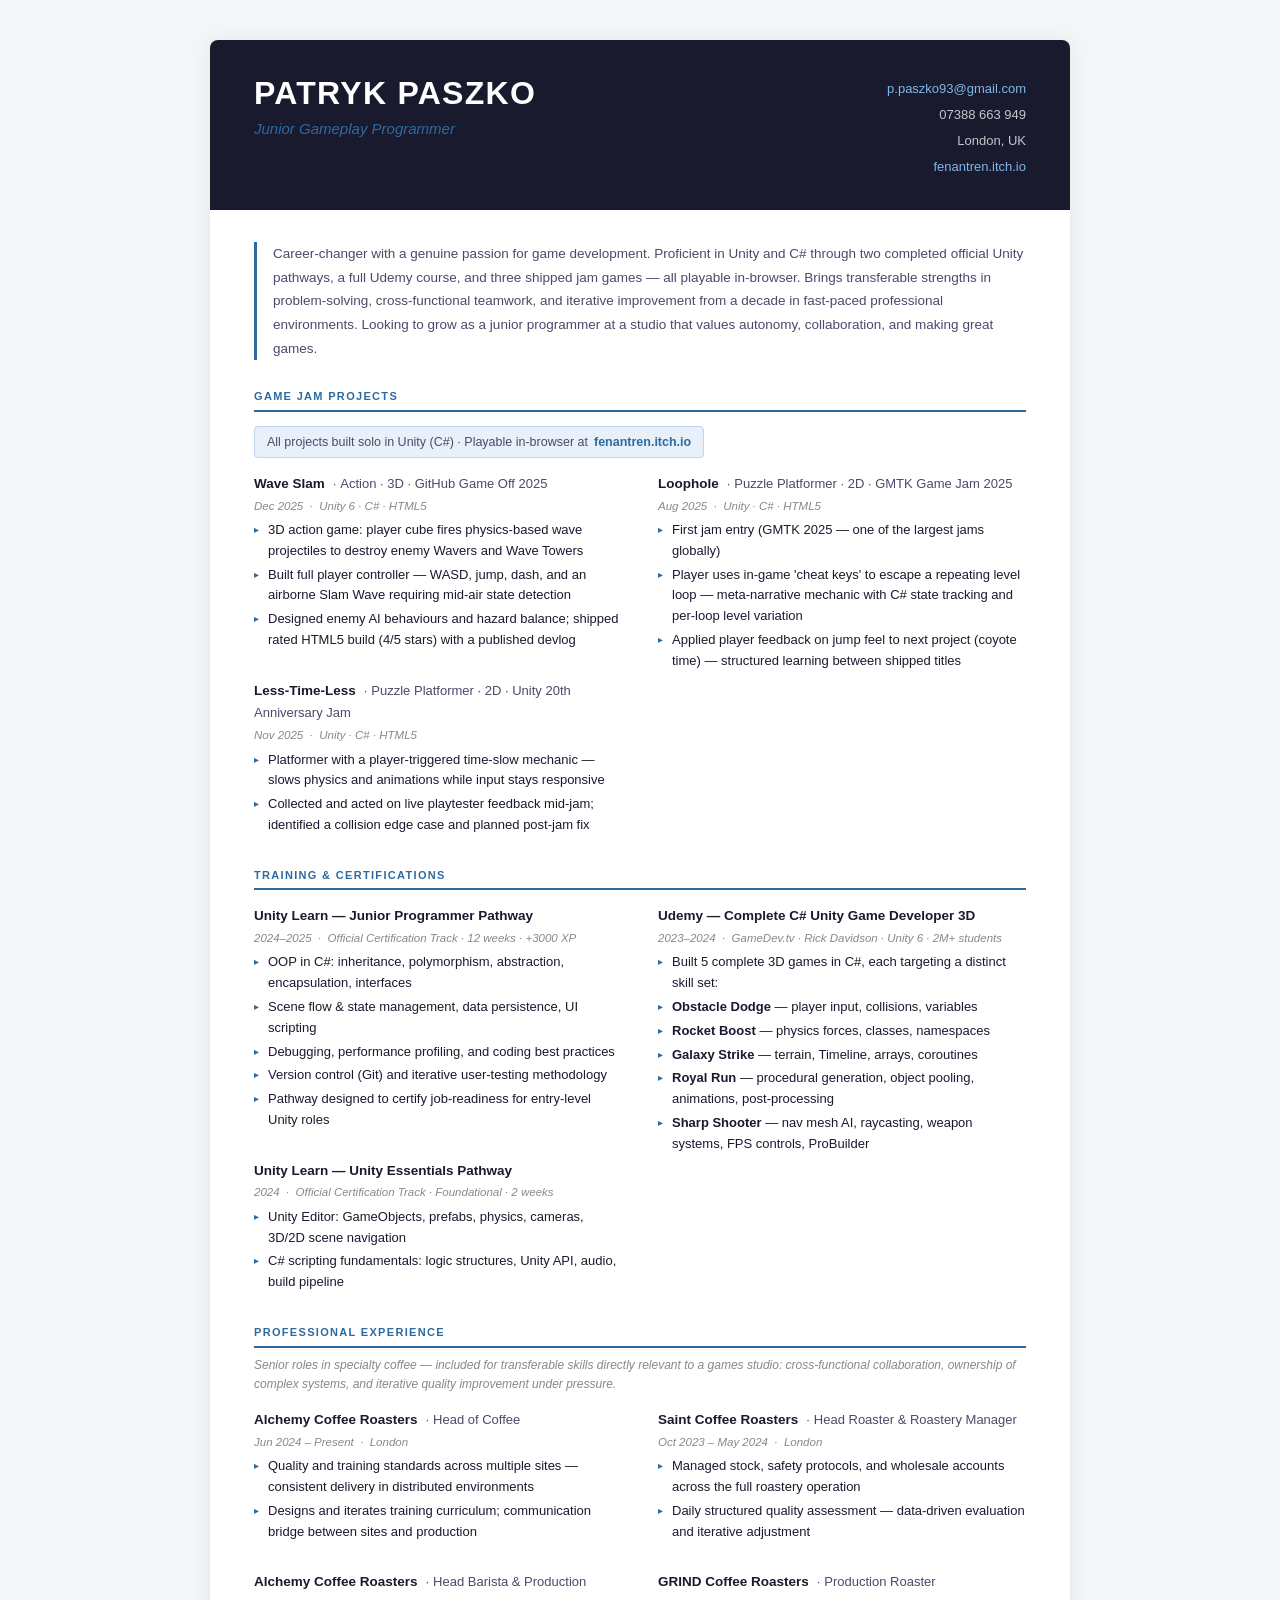
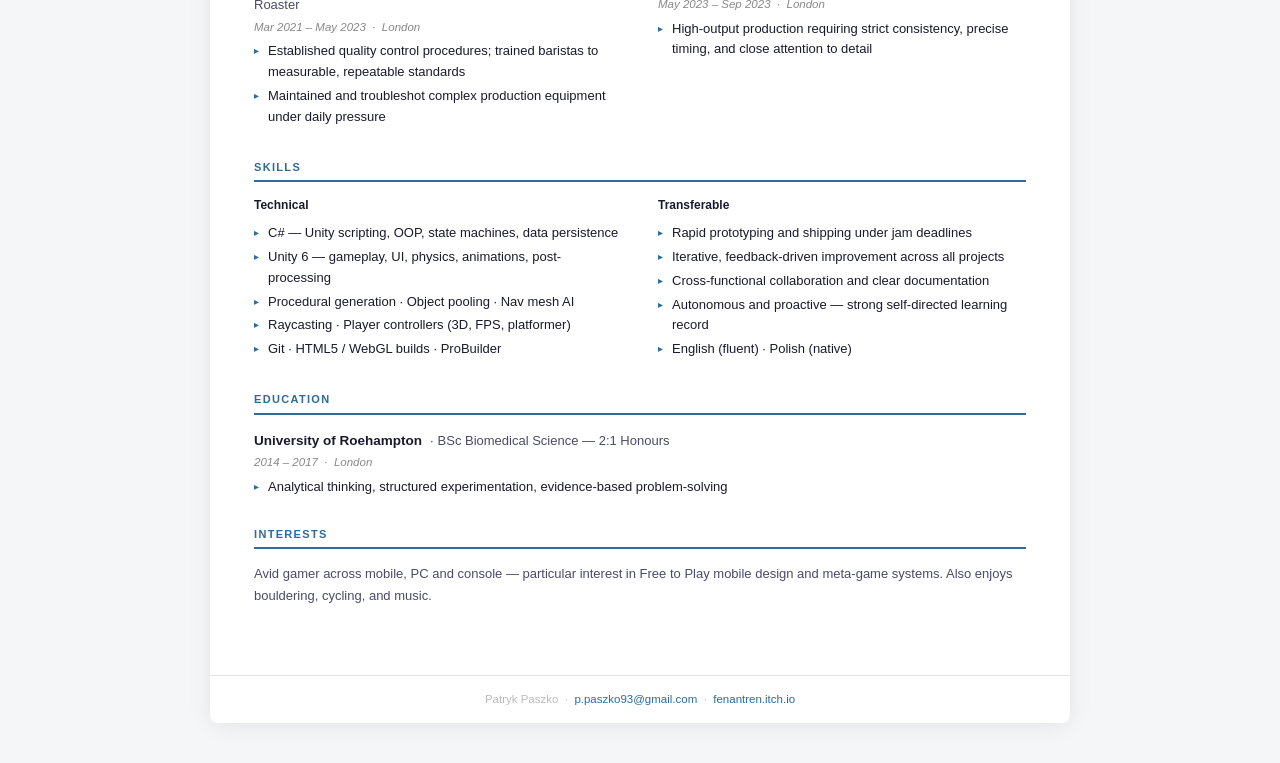
==== index.html @ 66b7faee "Rename patryk-paszko-cv.html to index.html" ====
<!DOCTYPE html>
<html lang="en">
<head>
<meta charset="UTF-8">
<meta name="viewport" content="width=device-width, initial-scale=1.0">
<title>Patryk Paszko — Junior Gameplay Programmer</title>
<style>
  *, *::before, *::after { box-sizing: border-box; margin: 0; padding: 0; }

  :root {
    --dark: #1a1a2e;
    --accent: #2d6a9f;
    --accent-light: #e8f1f9;
    --mid: #4a4a6a;
    --grey: #888;
    --border: #e2e2e2;
    --bg: #ffffff;
    --bg-page: #f5f6f8;
    --text: #1a1a2e;
  }

  body {
    font-family: 'Segoe UI', Arial, sans-serif;
    background: var(--bg-page);
    color: var(--text);
    font-size: 14px;
    line-height: 1.6;
  }

  a { color: var(--accent); text-decoration: none; }
  a:hover { text-decoration: underline; }

  .page {
    max-width: 860px;
    margin: 40px auto;
    background: var(--bg);
    box-shadow: 0 2px 24px rgba(0,0,0,0.08);
    border-radius: 8px;
    overflow: hidden;
  }

  /* ── Header ──────────────────────────────────────────── */
  .header {
    background: var(--dark);
    color: #fff;
    padding: 36px 44px 30px;
    display: flex;
    justify-content: space-between;
    align-items: flex-start;
    gap: 24px;
  }

  .header-left h1 {
    font-size: 32px;
    font-weight: 700;
    letter-spacing: 0.04em;
    color: #fff;
    line-height: 1.1;
  }

  .header-left .subtitle {
    font-size: 15px;
    color: var(--accent);
    font-style: italic;
    margin-top: 6px;
  }

  .header-right {
    text-align: right;
    font-size: 13px;
    color: rgba(255,255,255,0.75);
    line-height: 2;
    flex-shrink: 0;
  }

  .header-right a { color: #7eb8e8; }

  /* ── Body ────────────────────────────────────────────── */
  .body { padding: 32px 44px 40px; }

  /* ── Profile ─────────────────────────────────────────── */
  .profile {
    font-size: 13.5px;
    color: var(--mid);
    line-height: 1.75;
    border-left: 3px solid var(--accent);
    padding-left: 16px;
    margin-bottom: 28px;
  }

  /* ── Section ─────────────────────────────────────────── */
  .section { margin-bottom: 28px; }

  .section-heading {
    font-size: 11px;
    font-weight: 700;
    letter-spacing: 0.12em;
    text-transform: uppercase;
    color: var(--accent);
    border-bottom: 2px solid var(--accent);
    padding-bottom: 4px;
    margin-bottom: 14px;
  }

  .section-note {
    font-size: 12px;
    color: var(--grey);
    font-style: italic;
    margin-bottom: 14px;
    margin-top: -6px;
  }

  /* ── Two-column grid ─────────────────────────────────── */
  .two-col {
    display: grid;
    grid-template-columns: 1fr 1fr;
    gap: 0 36px;
  }

  /* ── Entry ───────────────────────────────────────────── */
  .entry { margin-bottom: 18px; }
  .entry:last-child { margin-bottom: 0; }

  .entry-header { margin-bottom: 2px; }

  .entry-company {
    font-weight: 700;
    font-size: 13.5px;
    color: var(--dark);
  }

  .entry-role {
    font-size: 13px;
    color: var(--mid);
    margin-left: 4px;
  }

  .entry-role::before { content: "·"; margin-right: 4px; }

  .entry-meta {
    font-size: 11.5px;
    color: var(--grey);
    font-style: italic;
    margin-bottom: 5px;
  }

  /* ── Bullets ─────────────────────────────────────────── */
  ul.bullets {
    list-style: none;
    padding: 0;
    margin: 0;
  }

  ul.bullets li {
    position: relative;
    padding-left: 14px;
    font-size: 13px;
    color: var(--dark);
    line-height: 1.6;
    margin-bottom: 3px;
  }

  ul.bullets li::before {
    content: "▸";
    position: absolute;
    left: 0;
    color: var(--accent);
    font-size: 10px;
    top: 2px;
  }

  /* ── Skills grid ─────────────────────────────────────── */
  .skills-grid {
    display: grid;
    grid-template-columns: 1fr 1fr;
    gap: 0 36px;
  }

  .skills-col h4 {
    font-size: 12px;
    font-weight: 700;
    color: var(--dark);
    margin-bottom: 8px;
    margin-top: 0;
  }

  /* ── Itch link callout ───────────────────────────────── */
  .itch-callout {
    display: inline-flex;
    align-items: center;
    gap: 6px;
    background: var(--accent-light);
    border: 1px solid #bdd5ee;
    border-radius: 4px;
    padding: 5px 12px;
    font-size: 12.5px;
    color: var(--mid);
    margin-bottom: 14px;
  }

  .itch-callout a { font-weight: 600; }

  /* ── Divider between sibling entries in a column ─────── */
  .entry-divider { height: 10px; }

  /* ── Footer ──────────────────────────────────────────── */
  .footer {
    text-align: center;
    padding: 14px;
    font-size: 11.5px;
    color: #bbb;
    border-top: 1px solid var(--border);
  }

  /* ── Print ───────────────────────────────────────────── */
  @media print {
    body { background: #fff; }
    .page { box-shadow: none; margin: 0; border-radius: 0; }
    .footer { display: none; }
  }

  @media (max-width: 640px) {
    .header { flex-direction: column; }
    .header-right { text-align: left; }
    .body { padding: 24px 20px 32px; }
    .two-col, .skills-grid { grid-template-columns: 1fr; }
  }
</style>
</head>
<body>

<div class="page">

  <!-- HEADER -->
  <div class="header">
    <div class="header-left">
      <h1>PATRYK PASZKO</h1>
      <div class="subtitle">Junior Gameplay Programmer</div>
    </div>
    <div class="header-right">
      <a href="mailto:p.paszko93@gmail.com">p.paszko93@gmail.com</a><br>
      07388 663 949<br>
      London, UK<br>
      <a href="https://fenantren.itch.io" target="_blank">fenantren.itch.io</a>
    </div>
  </div>

  <div class="body">

    <!-- PROFILE -->
    <div class="profile">
      Career-changer with a genuine passion for game development. Proficient in Unity and C# through two completed official Unity pathways, a full Udemy course, and three shipped jam games — all playable in-browser. Brings transferable strengths in problem-solving, cross-functional teamwork, and iterative improvement from a decade in fast-paced professional environments. Looking to grow as a junior programmer at a studio that values autonomy, collaboration, and making great games.
    </div>

    <!-- GAME JAM PROJECTS -->
    <div class="section">
      <div class="section-heading">Game Jam Projects</div>
      <div class="itch-callout">
        All projects built solo in Unity (C#) · Playable in-browser at <a href="https://fenantren.itch.io" target="_blank">fenantren.itch.io</a>
      </div>
      <div class="two-col">
        <div>
          <div class="entry">
            <div class="entry-header">
              <span class="entry-company">Wave Slam</span>
              <span class="entry-role">Action · 3D · GitHub Game Off 2025</span>
            </div>
            <div class="entry-meta">Dec 2025 &nbsp;·&nbsp; Unity 6 · C# · HTML5</div>
            <ul class="bullets">
              <li>3D action game: player cube fires physics-based wave projectiles to destroy enemy Wavers and Wave Towers</li>
              <li>Built full player controller — WASD, jump, dash, and an airborne Slam Wave requiring mid-air state detection</li>
              <li>Designed enemy AI behaviours and hazard balance; shipped rated HTML5 build (4/5 stars) with a published devlog</li>
            </ul>
          </div>
          <div class="entry-divider"></div>
          <div class="entry">
            <div class="entry-header">
              <span class="entry-company">Less-Time-Less</span>
              <span class="entry-role">Puzzle Platformer · 2D · Unity 20th Anniversary Jam</span>
            </div>
            <div class="entry-meta">Nov 2025 &nbsp;·&nbsp; Unity · C# · HTML5</div>
            <ul class="bullets">
              <li>Platformer with a player-triggered time-slow mechanic — slows physics and animations while input stays responsive</li>
              <li>Collected and acted on live playtester feedback mid-jam; identified a collision edge case and planned post-jam fix</li>
            </ul>
          </div>
        </div>
        <div>
          <div class="entry">
            <div class="entry-header">
              <span class="entry-company">Loophole</span>
              <span class="entry-role">Puzzle Platformer · 2D · GMTK Game Jam 2025</span>
            </div>
            <div class="entry-meta">Aug 2025 &nbsp;·&nbsp; Unity · C# · HTML5</div>
            <ul class="bullets">
              <li>First jam entry (GMTK 2025 — one of the largest jams globally)</li>
              <li>Player uses in-game 'cheat keys' to escape a repeating level loop — meta-narrative mechanic with C# state tracking and per-loop level variation</li>
              <li>Applied player feedback on jump feel to next project (coyote time) — structured learning between shipped titles</li>
            </ul>
          </div>
        </div>
      </div>
    </div>

    <!-- TRAINING & CERTIFICATIONS -->
    <div class="section">
      <div class="section-heading">Training &amp; Certifications</div>
      <div class="two-col">
        <div>
          <div class="entry">
            <div class="entry-header">
              <span class="entry-company">Unity Learn — Junior Programmer Pathway</span>
            </div>
            <div class="entry-meta">2024–2025 &nbsp;·&nbsp; Official Certification Track · 12 weeks · +3000 XP</div>
            <ul class="bullets">
              <li>OOP in C#: inheritance, polymorphism, abstraction, encapsulation, interfaces</li>
              <li>Scene flow &amp; state management, data persistence, UI scripting</li>
              <li>Debugging, performance profiling, and coding best practices</li>
              <li>Version control (Git) and iterative user-testing methodology</li>
              <li>Pathway designed to certify job-readiness for entry-level Unity roles</li>
            </ul>
          </div>
          <div class="entry-divider"></div>
          <div class="entry">
            <div class="entry-header">
              <span class="entry-company">Unity Learn — Unity Essentials Pathway</span>
            </div>
            <div class="entry-meta">2024 &nbsp;·&nbsp; Official Certification Track · Foundational · 2 weeks</div>
            <ul class="bullets">
              <li>Unity Editor: GameObjects, prefabs, physics, cameras, 3D/2D scene navigation</li>
              <li>C# scripting fundamentals: logic structures, Unity API, audio, build pipeline</li>
            </ul>
          </div>
        </div>
        <div>
          <div class="entry">
            <div class="entry-header">
              <span class="entry-company">Udemy — Complete C# Unity Game Developer 3D</span>
            </div>
            <div class="entry-meta">2023–2024 &nbsp;·&nbsp; GameDev.tv · Rick Davidson · Unity 6 · 2M+ students</div>
            <ul class="bullets">
              <li>Built 5 complete 3D games in C#, each targeting a distinct skill set:</li>
              <li><strong>Obstacle Dodge</strong> — player input, collisions, variables</li>
              <li><strong>Rocket Boost</strong> — physics forces, classes, namespaces</li>
              <li><strong>Galaxy Strike</strong> — terrain, Timeline, arrays, coroutines</li>
              <li><strong>Royal Run</strong> — procedural generation, object pooling, animations, post-processing</li>
              <li><strong>Sharp Shooter</strong> — nav mesh AI, raycasting, weapon systems, FPS controls, ProBuilder</li>
            </ul>
          </div>
        </div>
      </div>
    </div>

    <!-- PROFESSIONAL EXPERIENCE -->
    <div class="section">
      <div class="section-heading">Professional Experience</div>
      <div class="section-note">Senior roles in specialty coffee — included for transferable skills directly relevant to a games studio: cross-functional collaboration, ownership of complex systems, and iterative quality improvement under pressure.</div>
      <div class="two-col">
        <div>
          <div class="entry">
            <div class="entry-header">
              <span class="entry-company">Alchemy Coffee Roasters</span>
              <span class="entry-role">Head of Coffee</span>
            </div>
            <div class="entry-meta">Jun 2024 – Present &nbsp;·&nbsp; London</div>
            <ul class="bullets">
              <li>Quality and training standards across multiple sites — consistent delivery in distributed environments</li>
              <li>Designs and iterates training curriculum; communication bridge between sites and production</li>
            </ul>
          </div>
          <div class="entry-divider"></div>
          <div class="entry">
            <div class="entry-header">
              <span class="entry-company">Alchemy Coffee Roasters</span>
              <span class="entry-role">Head Barista &amp; Production Roaster</span>
            </div>
            <div class="entry-meta">Mar 2021 – May 2023 &nbsp;·&nbsp; London</div>
            <ul class="bullets">
              <li>Established quality control procedures; trained baristas to measurable, repeatable standards</li>
              <li>Maintained and troubleshot complex production equipment under daily pressure</li>
            </ul>
          </div>
        </div>
        <div>
          <div class="entry">
            <div class="entry-header">
              <span class="entry-company">Saint Coffee Roasters</span>
              <span class="entry-role">Head Roaster &amp; Roastery Manager</span>
            </div>
            <div class="entry-meta">Oct 2023 – May 2024 &nbsp;·&nbsp; London</div>
            <ul class="bullets">
              <li>Managed stock, safety protocols, and wholesale accounts across the full roastery operation</li>
              <li>Daily structured quality assessment — data-driven evaluation and iterative adjustment</li>
            </ul>
          </div>
          <div class="entry-divider"></div>
          <div class="entry">
            <div class="entry-header">
              <span class="entry-company">GRIND Coffee Roasters</span>
              <span class="entry-role">Production Roaster</span>
            </div>
            <div class="entry-meta">May 2023 – Sep 2023 &nbsp;·&nbsp; London</div>
            <ul class="bullets">
              <li>High-output production requiring strict consistency, precise timing, and close attention to detail</li>
            </ul>
          </div>
        </div>
      </div>
    </div>

    <!-- SKILLS -->
    <div class="section">
      <div class="section-heading">Skills</div>
      <div class="skills-grid">
        <div class="skills-col">
          <h4>Technical</h4>
          <ul class="bullets">
            <li>C# — Unity scripting, OOP, state machines, data persistence</li>
            <li>Unity 6 — gameplay, UI, physics, animations, post-processing</li>
            <li>Procedural generation · Object pooling · Nav mesh AI</li>
            <li>Raycasting · Player controllers (3D, FPS, platformer)</li>
            <li>Git · HTML5 / WebGL builds · ProBuilder</li>
          </ul>
        </div>
        <div class="skills-col">
          <h4>Transferable</h4>
          <ul class="bullets">
            <li>Rapid prototyping and shipping under jam deadlines</li>
            <li>Iterative, feedback-driven improvement across all projects</li>
            <li>Cross-functional collaboration and clear documentation</li>
            <li>Autonomous and proactive — strong self-directed learning record</li>
            <li>English (fluent) · Polish (native)</li>
          </ul>
        </div>
      </div>
    </div>

    <!-- EDUCATION -->
    <div class="section">
      <div class="section-heading">Education</div>
      <div class="entry">
        <div class="entry-header">
          <span class="entry-company">University of Roehampton</span>
          <span class="entry-role">BSc Biomedical Science — 2:1 Honours</span>
        </div>
        <div class="entry-meta">2014 – 2017 &nbsp;·&nbsp; London</div>
        <ul class="bullets">
          <li>Analytical thinking, structured experimentation, evidence-based problem-solving</li>
        </ul>
      </div>
    </div>

    <!-- INTERESTS -->
    <div class="section">
      <div class="section-heading">Interests</div>
      <p style="font-size:13px; color: var(--mid); line-height: 1.7;">
        Avid gamer across mobile, PC and console — particular interest in Free to Play mobile design and meta-game systems. Also enjoys bouldering, cycling, and music.
      </p>
    </div>

  </div><!-- /body -->

  <div class="footer">Patryk Paszko &nbsp;·&nbsp; <a href="mailto:p.paszko93@gmail.com">p.paszko93@gmail.com</a> &nbsp;·&nbsp; <a href="https://fenantren.itch.io" target="_blank">fenantren.itch.io</a></div>

</div><!-- /page -->

</body>
</html>
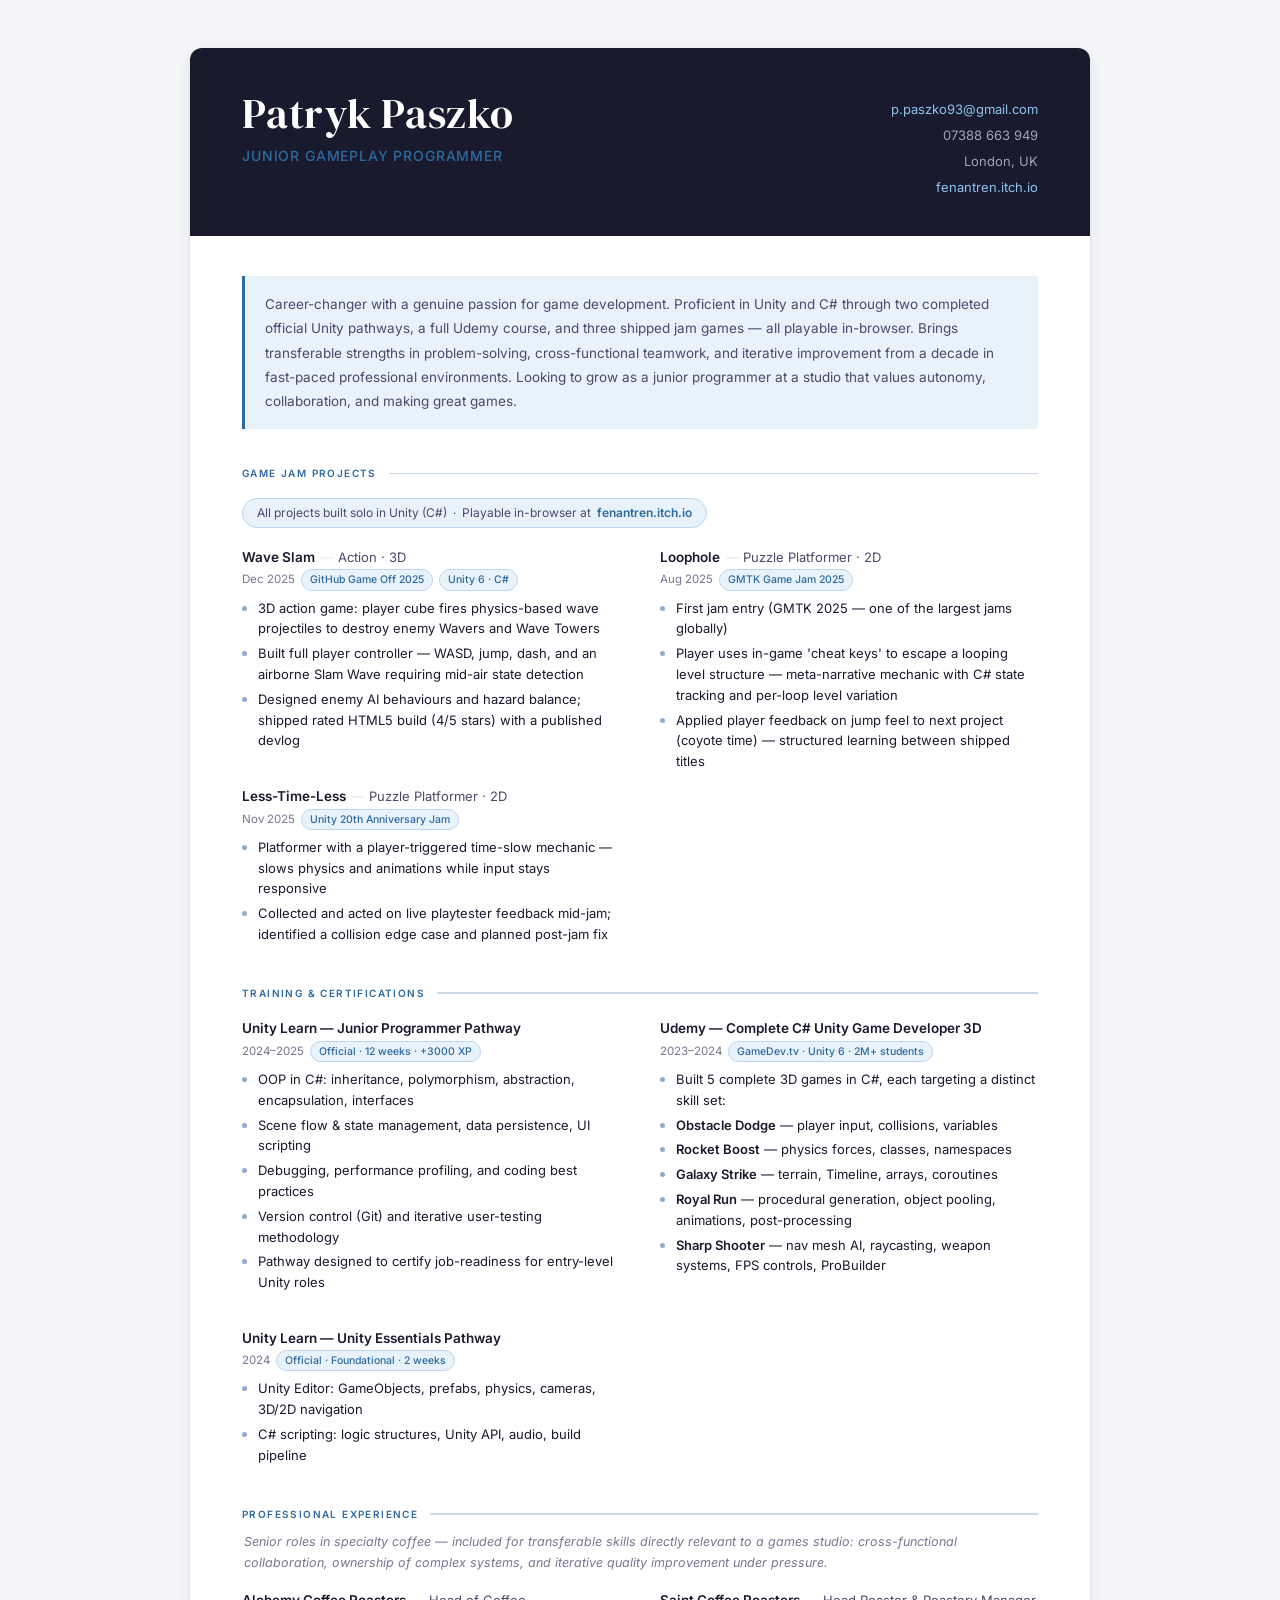
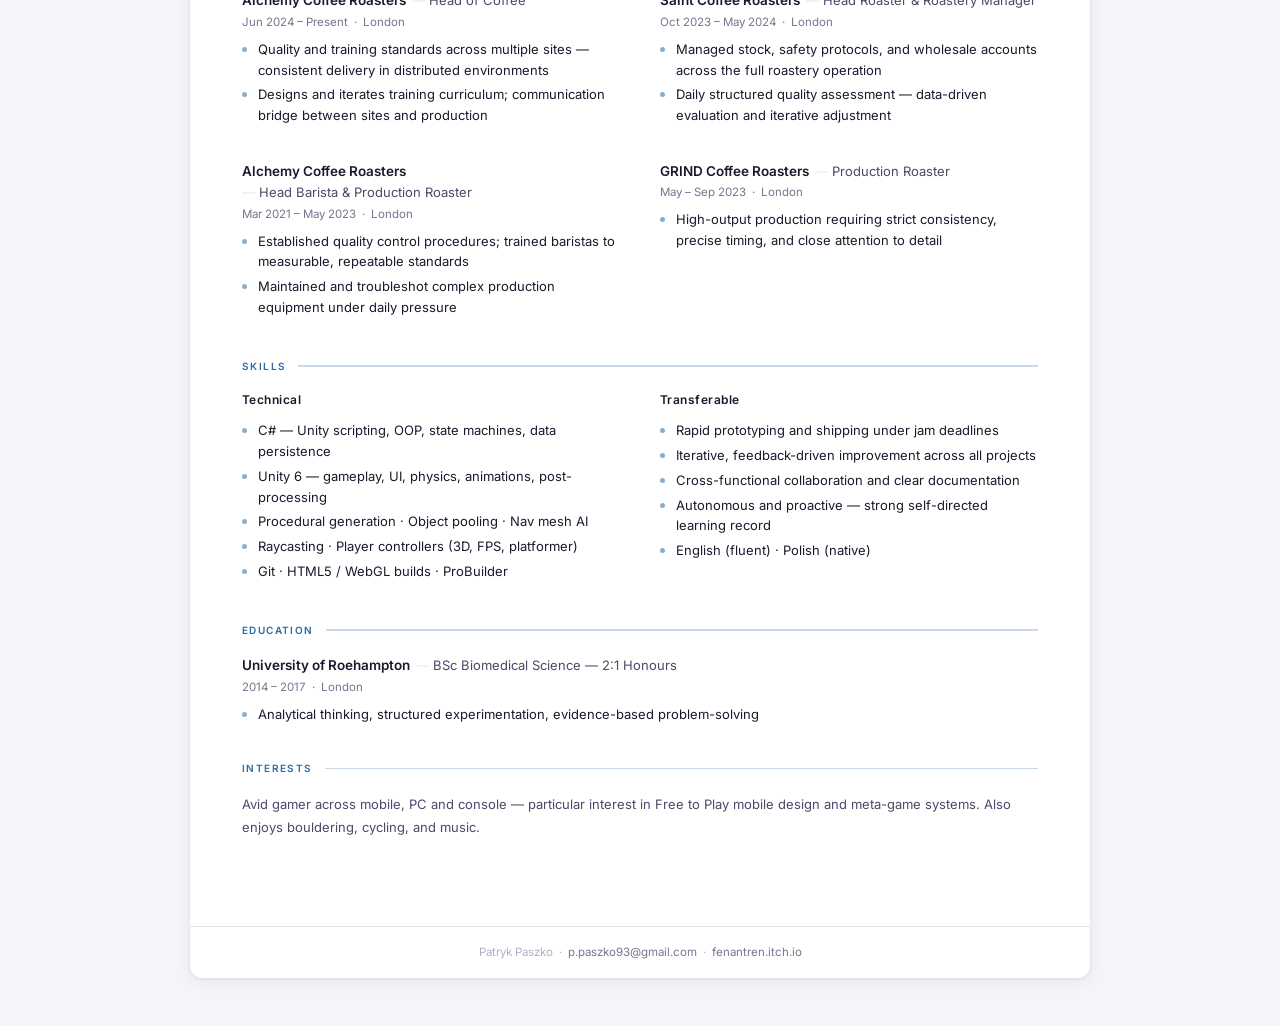
==== commit 5c56437e: "Add files via upload" ====
--- a/index.html
+++ b/index.html
@@ -1,317 +1,116 @@
 <!DOCTYPE html>
 <html lang="en">
 <head>
-<meta charset="UTF-8">
-<meta name="viewport" content="width=device-width, initial-scale=1.0">
-<title>Patryk Paszko — Junior Gameplay Programmer</title>
-<style>
-  *, *::before, *::after { box-sizing: border-box; margin: 0; padding: 0; }
-
-  :root {
-    --dark: #1a1a2e;
-    --accent: #2d6a9f;
-    --accent-light: #e8f1f9;
-    --mid: #4a4a6a;
-    --grey: #888;
-    --border: #e2e2e2;
-    --bg: #ffffff;
-    --bg-page: #f5f6f8;
-    --text: #1a1a2e;
-  }
-
-  body {
-    font-family: 'Segoe UI', Arial, sans-serif;
-    background: var(--bg-page);
-    color: var(--text);
-    font-size: 14px;
-    line-height: 1.6;
-  }
-
-  a { color: var(--accent); text-decoration: none; }
-  a:hover { text-decoration: underline; }
-
-  .page {
-    max-width: 860px;
-    margin: 40px auto;
-    background: var(--bg);
-    box-shadow: 0 2px 24px rgba(0,0,0,0.08);
-    border-radius: 8px;
-    overflow: hidden;
-  }
-
-  /* ── Header ──────────────────────────────────────────── */
-  .header {
-    background: var(--dark);
-    color: #fff;
-    padding: 36px 44px 30px;
-    display: flex;
-    justify-content: space-between;
-    align-items: flex-start;
-    gap: 24px;
-  }
-
-  .header-left h1 {
-    font-size: 32px;
-    font-weight: 700;
-    letter-spacing: 0.04em;
-    color: #fff;
-    line-height: 1.1;
-  }
-
-  .header-left .subtitle {
-    font-size: 15px;
-    color: var(--accent);
-    font-style: italic;
-    margin-top: 6px;
-  }
-
-  .header-right {
-    text-align: right;
-    font-size: 13px;
-    color: rgba(255,255,255,0.75);
-    line-height: 2;
-    flex-shrink: 0;
-  }
-
-  .header-right a { color: #7eb8e8; }
-
-  /* ── Body ────────────────────────────────────────────── */
-  .body { padding: 32px 44px 40px; }
-
-  /* ── Profile ─────────────────────────────────────────── */
-  .profile {
-    font-size: 13.5px;
-    color: var(--mid);
-    line-height: 1.75;
-    border-left: 3px solid var(--accent);
-    padding-left: 16px;
-    margin-bottom: 28px;
-  }
-
-  /* ── Section ─────────────────────────────────────────── */
-  .section { margin-bottom: 28px; }
-
-  .section-heading {
-    font-size: 11px;
-    font-weight: 700;
-    letter-spacing: 0.12em;
-    text-transform: uppercase;
-    color: var(--accent);
-    border-bottom: 2px solid var(--accent);
-    padding-bottom: 4px;
-    margin-bottom: 14px;
-  }
-
-  .section-note {
-    font-size: 12px;
-    color: var(--grey);
-    font-style: italic;
-    margin-bottom: 14px;
-    margin-top: -6px;
-  }
-
-  /* ── Two-column grid ─────────────────────────────────── */
-  .two-col {
-    display: grid;
-    grid-template-columns: 1fr 1fr;
-    gap: 0 36px;
-  }
-
-  /* ── Entry ───────────────────────────────────────────── */
-  .entry { margin-bottom: 18px; }
-  .entry:last-child { margin-bottom: 0; }
-
-  .entry-header { margin-bottom: 2px; }
-
-  .entry-company {
-    font-weight: 700;
-    font-size: 13.5px;
-    color: var(--dark);
-  }
-
-  .entry-role {
-    font-size: 13px;
-    color: var(--mid);
-    margin-left: 4px;
-  }
-
-  .entry-role::before { content: "·"; margin-right: 4px; }
-
-  .entry-meta {
-    font-size: 11.5px;
-    color: var(--grey);
-    font-style: italic;
-    margin-bottom: 5px;
-  }
-
-  /* ── Bullets ─────────────────────────────────────────── */
-  ul.bullets {
-    list-style: none;
-    padding: 0;
-    margin: 0;
-  }
-
-  ul.bullets li {
-    position: relative;
-    padding-left: 14px;
-    font-size: 13px;
-    color: var(--dark);
-    line-height: 1.6;
-    margin-bottom: 3px;
-  }
-
-  ul.bullets li::before {
-    content: "▸";
-    position: absolute;
-    left: 0;
-    color: var(--accent);
-    font-size: 10px;
-    top: 2px;
-  }
-
-  /* ── Skills grid ─────────────────────────────────────── */
-  .skills-grid {
-    display: grid;
-    grid-template-columns: 1fr 1fr;
-    gap: 0 36px;
-  }
-
-  .skills-col h4 {
-    font-size: 12px;
-    font-weight: 700;
-    color: var(--dark);
-    margin-bottom: 8px;
-    margin-top: 0;
-  }
-
-  /* ── Itch link callout ───────────────────────────────── */
-  .itch-callout {
-    display: inline-flex;
-    align-items: center;
-    gap: 6px;
-    background: var(--accent-light);
-    border: 1px solid #bdd5ee;
-    border-radius: 4px;
-    padding: 5px 12px;
-    font-size: 12.5px;
-    color: var(--mid);
-    margin-bottom: 14px;
-  }
-
-  .itch-callout a { font-weight: 600; }
-
-  /* ── Divider between sibling entries in a column ─────── */
-  .entry-divider { height: 10px; }
-
-  /* ── Footer ──────────────────────────────────────────── */
-  .footer {
-    text-align: center;
-    padding: 14px;
-    font-size: 11.5px;
-    color: #bbb;
-    border-top: 1px solid var(--border);
-  }
-
-  /* ── Print ───────────────────────────────────────────── */
-  @media print {
-    body { background: #fff; }
-    .page { box-shadow: none; margin: 0; border-radius: 0; }
-    .footer { display: none; }
-  }
-
-  @media (max-width: 640px) {
-    .header { flex-direction: column; }
-    .header-right { text-align: left; }
-    .body { padding: 24px 20px 32px; }
-    .two-col, .skills-grid { grid-template-columns: 1fr; }
-  }
-</style>
+  <meta charset="UTF-8">
+  <meta name="viewport" content="width=device-width, initial-scale=1.0">
+  <title>Patryk Paszko — Junior Gameplay Programmer</title>
+  <link rel="stylesheet" href="style.css">
 </head>
 <body>
 
 <div class="page">
 
   <!-- HEADER -->
-  <div class="header">
-    <div class="header-left">
-      <h1>PATRYK PASZKO</h1>
-      <div class="subtitle">Junior Gameplay Programmer</div>
+  <header class="header">
+    <div>
+      <h1 class="header-name">Patryk Paszko</h1>
+      <p class="header-title">Junior Gameplay Programmer</p>
     </div>
-    <div class="header-right">
+    <div class="header-contact">
       <a href="mailto:p.paszko93@gmail.com">p.paszko93@gmail.com</a><br>
       07388 663 949<br>
       London, UK<br>
       <a href="https://fenantren.itch.io" target="_blank">fenantren.itch.io</a>
     </div>
-  </div>
-
-  <div class="body">
+  </header>
+
+  <main class="body">
 
     <!-- PROFILE -->
-    <div class="profile">
+    <p class="profile">
       Career-changer with a genuine passion for game development. Proficient in Unity and C# through two completed official Unity pathways, a full Udemy course, and three shipped jam games — all playable in-browser. Brings transferable strengths in problem-solving, cross-functional teamwork, and iterative improvement from a decade in fast-paced professional environments. Looking to grow as a junior programmer at a studio that values autonomy, collaboration, and making great games.
-    </div>
+    </p>
 
     <!-- GAME JAM PROJECTS -->
-    <div class="section">
-      <div class="section-heading">Game Jam Projects</div>
-      <div class="itch-callout">
-        All projects built solo in Unity (C#) · Playable in-browser at <a href="https://fenantren.itch.io" target="_blank">fenantren.itch.io</a>
+    <section class="section">
+      <h2 class="section-heading">Game Jam Projects</h2>
+      <div class="itch-chip">
+        All projects built solo in Unity (C#) &nbsp;·&nbsp; Playable in-browser at <a href="https://fenantren.itch.io" target="_blank">fenantren.itch.io</a>
       </div>
       <div class="two-col">
         <div>
-          <div class="entry">
-            <div class="entry-header">
+
+          <div class="entry">
+            <div class="entry-top">
               <span class="entry-company">Wave Slam</span>
-              <span class="entry-role">Action · 3D · GitHub Game Off 2025</span>
-            </div>
-            <div class="entry-meta">Dec 2025 &nbsp;·&nbsp; Unity 6 · C# · HTML5</div>
+              <span class="entry-role">Action · 3D</span>
+            </div>
+            <div class="entry-meta">
+              Dec 2025
+              <span class="tag">GitHub Game Off 2025</span>
+              <span class="tag">Unity 6 · C#</span>
+            </div>
             <ul class="bullets">
               <li>3D action game: player cube fires physics-based wave projectiles to destroy enemy Wavers and Wave Towers</li>
               <li>Built full player controller — WASD, jump, dash, and an airborne Slam Wave requiring mid-air state detection</li>
               <li>Designed enemy AI behaviours and hazard balance; shipped rated HTML5 build (4/5 stars) with a published devlog</li>
             </ul>
           </div>
-          <div class="entry-divider"></div>
-          <div class="entry">
-            <div class="entry-header">
+
+          <div class="entry-gap"></div>
+
+          <div class="entry">
+            <div class="entry-top">
               <span class="entry-company">Less-Time-Less</span>
-              <span class="entry-role">Puzzle Platformer · 2D · Unity 20th Anniversary Jam</span>
-            </div>
-            <div class="entry-meta">Nov 2025 &nbsp;·&nbsp; Unity · C# · HTML5</div>
+              <span class="entry-role">Puzzle Platformer · 2D</span>
+            </div>
+            <div class="entry-meta">
+              Nov 2025
+              <span class="tag">Unity 20th Anniversary Jam</span>
+            </div>
             <ul class="bullets">
               <li>Platformer with a player-triggered time-slow mechanic — slows physics and animations while input stays responsive</li>
               <li>Collected and acted on live playtester feedback mid-jam; identified a collision edge case and planned post-jam fix</li>
             </ul>
           </div>
-        </div>
-        <div>
-          <div class="entry">
-            <div class="entry-header">
+
+        </div>
+        <div>
+
+          <div class="entry">
+            <div class="entry-top">
               <span class="entry-company">Loophole</span>
-              <span class="entry-role">Puzzle Platformer · 2D · GMTK Game Jam 2025</span>
-            </div>
-            <div class="entry-meta">Aug 2025 &nbsp;·&nbsp; Unity · C# · HTML5</div>
+              <span class="entry-role">Puzzle Platformer · 2D</span>
+            </div>
+            <div class="entry-meta">
+              Aug 2025
+              <span class="tag">GMTK Game Jam 2025</span>
+            </div>
             <ul class="bullets">
               <li>First jam entry (GMTK 2025 — one of the largest jams globally)</li>
-              <li>Player uses in-game 'cheat keys' to escape a repeating level loop — meta-narrative mechanic with C# state tracking and per-loop level variation</li>
+              <li>Player uses in-game 'cheat keys' to escape a looping level structure — meta-narrative mechanic with C# state tracking and per-loop level variation</li>
               <li>Applied player feedback on jump feel to next project (coyote time) — structured learning between shipped titles</li>
             </ul>
           </div>
-        </div>
-      </div>
-    </div>
+
+        </div>
+      </div>
+    </section>
 
     <!-- TRAINING & CERTIFICATIONS -->
-    <div class="section">
-      <div class="section-heading">Training &amp; Certifications</div>
+    <section class="section">
+      <h2 class="section-heading">Training &amp; Certifications</h2>
       <div class="two-col">
         <div>
-          <div class="entry">
-            <div class="entry-header">
+
+          <div class="entry">
+            <div class="entry-top">
               <span class="entry-company">Unity Learn — Junior Programmer Pathway</span>
             </div>
-            <div class="entry-meta">2024–2025 &nbsp;·&nbsp; Official Certification Track · 12 weeks · +3000 XP</div>
+            <div class="entry-meta">
+              2024–2025
+              <span class="tag">Official · 12 weeks · +3000 XP</span>
+            </div>
             <ul class="bullets">
               <li>OOP in C#: inheritance, polymorphism, abstraction, encapsulation, interfaces</li>
               <li>Scene flow &amp; state management, data persistence, UI scripting</li>
@@ -320,24 +119,34 @@
               <li>Pathway designed to certify job-readiness for entry-level Unity roles</li>
             </ul>
           </div>
-          <div class="entry-divider"></div>
-          <div class="entry">
-            <div class="entry-header">
+
+          <div class="entry-gap"></div>
+
+          <div class="entry">
+            <div class="entry-top">
               <span class="entry-company">Unity Learn — Unity Essentials Pathway</span>
             </div>
-            <div class="entry-meta">2024 &nbsp;·&nbsp; Official Certification Track · Foundational · 2 weeks</div>
-            <ul class="bullets">
-              <li>Unity Editor: GameObjects, prefabs, physics, cameras, 3D/2D scene navigation</li>
-              <li>C# scripting fundamentals: logic structures, Unity API, audio, build pipeline</li>
-            </ul>
-          </div>
-        </div>
-        <div>
-          <div class="entry">
-            <div class="entry-header">
+            <div class="entry-meta">
+              2024
+              <span class="tag">Official · Foundational · 2 weeks</span>
+            </div>
+            <ul class="bullets">
+              <li>Unity Editor: GameObjects, prefabs, physics, cameras, 3D/2D navigation</li>
+              <li>C# scripting: logic structures, Unity API, audio, build pipeline</li>
+            </ul>
+          </div>
+
+        </div>
+        <div>
+
+          <div class="entry">
+            <div class="entry-top">
               <span class="entry-company">Udemy — Complete C# Unity Game Developer 3D</span>
             </div>
-            <div class="entry-meta">2023–2024 &nbsp;·&nbsp; GameDev.tv · Rick Davidson · Unity 6 · 2M+ students</div>
+            <div class="entry-meta">
+              2023–2024
+              <span class="tag">GameDev.tv · Unity 6 · 2M+ students</span>
+            </div>
             <ul class="bullets">
               <li>Built 5 complete 3D games in C#, each targeting a distinct skill set:</li>
               <li><strong>Obstacle Dodge</strong> — player input, collisions, variables</li>
@@ -347,18 +156,20 @@
               <li><strong>Sharp Shooter</strong> — nav mesh AI, raycasting, weapon systems, FPS controls, ProBuilder</li>
             </ul>
           </div>
-        </div>
-      </div>
-    </div>
+
+        </div>
+      </div>
+    </section>
 
     <!-- PROFESSIONAL EXPERIENCE -->
-    <div class="section">
-      <div class="section-heading">Professional Experience</div>
-      <div class="section-note">Senior roles in specialty coffee — included for transferable skills directly relevant to a games studio: cross-functional collaboration, ownership of complex systems, and iterative quality improvement under pressure.</div>
+    <section class="section">
+      <h2 class="section-heading">Professional Experience</h2>
+      <p class="section-note">Senior roles in specialty coffee — included for transferable skills directly relevant to a games studio: cross-functional collaboration, ownership of complex systems, and iterative quality improvement under pressure.</p>
       <div class="two-col">
         <div>
-          <div class="entry">
-            <div class="entry-header">
+
+          <div class="entry">
+            <div class="entry-top">
               <span class="entry-company">Alchemy Coffee Roasters</span>
               <span class="entry-role">Head of Coffee</span>
             </div>
@@ -368,9 +179,11 @@
               <li>Designs and iterates training curriculum; communication bridge between sites and production</li>
             </ul>
           </div>
-          <div class="entry-divider"></div>
-          <div class="entry">
-            <div class="entry-header">
+
+          <div class="entry-gap"></div>
+
+          <div class="entry">
+            <div class="entry-top">
               <span class="entry-company">Alchemy Coffee Roasters</span>
               <span class="entry-role">Head Barista &amp; Production Roaster</span>
             </div>
@@ -380,10 +193,12 @@
               <li>Maintained and troubleshot complex production equipment under daily pressure</li>
             </ul>
           </div>
-        </div>
-        <div>
-          <div class="entry">
-            <div class="entry-header">
+
+        </div>
+        <div>
+
+          <div class="entry">
+            <div class="entry-top">
               <span class="entry-company">Saint Coffee Roasters</span>
               <span class="entry-role">Head Roaster &amp; Roastery Manager</span>
             </div>
@@ -393,24 +208,27 @@
               <li>Daily structured quality assessment — data-driven evaluation and iterative adjustment</li>
             </ul>
           </div>
-          <div class="entry-divider"></div>
-          <div class="entry">
-            <div class="entry-header">
+
+          <div class="entry-gap"></div>
+
+          <div class="entry">
+            <div class="entry-top">
               <span class="entry-company">GRIND Coffee Roasters</span>
               <span class="entry-role">Production Roaster</span>
             </div>
-            <div class="entry-meta">May 2023 – Sep 2023 &nbsp;·&nbsp; London</div>
+            <div class="entry-meta">May – Sep 2023 &nbsp;·&nbsp; London</div>
             <ul class="bullets">
               <li>High-output production requiring strict consistency, precise timing, and close attention to detail</li>
             </ul>
           </div>
-        </div>
-      </div>
-    </div>
+
+        </div>
+      </div>
+    </section>
 
     <!-- SKILLS -->
-    <div class="section">
-      <div class="section-heading">Skills</div>
+    <section class="section">
+      <h2 class="section-heading">Skills</h2>
       <div class="skills-grid">
         <div class="skills-col">
           <h4>Technical</h4>
@@ -433,13 +251,13 @@
           </ul>
         </div>
       </div>
-    </div>
+    </section>
 
     <!-- EDUCATION -->
-    <div class="section">
-      <div class="section-heading">Education</div>
+    <section class="section">
+      <h2 class="section-heading">Education</h2>
       <div class="entry">
-        <div class="entry-header">
+        <div class="entry-top">
           <span class="entry-company">University of Roehampton</span>
           <span class="entry-role">BSc Biomedical Science — 2:1 Honours</span>
         </div>
@@ -448,21 +266,25 @@
           <li>Analytical thinking, structured experimentation, evidence-based problem-solving</li>
         </ul>
       </div>
-    </div>
+    </section>
 
     <!-- INTERESTS -->
-    <div class="section">
-      <div class="section-heading">Interests</div>
-      <p style="font-size:13px; color: var(--mid); line-height: 1.7;">
+    <section class="section">
+      <h2 class="section-heading">Interests</h2>
+      <p style="font-size: 13px; color: var(--muted); line-height: 1.75;">
         Avid gamer across mobile, PC and console — particular interest in Free to Play mobile design and meta-game systems. Also enjoys bouldering, cycling, and music.
       </p>
-    </div>
-
-  </div><!-- /body -->
-
-  <div class="footer">Patryk Paszko &nbsp;·&nbsp; <a href="mailto:p.paszko93@gmail.com">p.paszko93@gmail.com</a> &nbsp;·&nbsp; <a href="https://fenantren.itch.io" target="_blank">fenantren.itch.io</a></div>
-
-</div><!-- /page -->
+    </section>
+
+  </main>
+
+  <footer class="footer">
+    Patryk Paszko &nbsp;·&nbsp;
+    <a href="mailto:p.paszko93@gmail.com">p.paszko93@gmail.com</a> &nbsp;·&nbsp;
+    <a href="https://fenantren.itch.io" target="_blank">fenantren.itch.io</a>
+  </footer>
+
+</div>
 
 </body>
 </html>
--- a/style.css
+++ b/style.css
@@ -0,0 +1,305 @@
+/* ─────────────────────────────────────────────
+   Patryk Paszko — CV Stylesheet
+   Fonts: Inter (body) + DM Serif Display (name)
+   ───────────────────────────────────────────── */
+
+@import url('https://fonts.googleapis.com/css2?family=DM+Serif+Display&family=Inter:wght@400;500;600&display=swap');
+
+/* ── Tokens ──────────────────────────────────── */
+:root {
+  --navy:        #1a1a2e;
+  --accent:      #2d6a9f;
+  --accent-pale: #e8f2fb;
+  --accent-mid:  #bdd5ee;
+  --muted:       #4a4a6a;
+  --grey:        #767690;
+  --border:      #e4e4ef;
+  --bg-page:     #f4f5f8;
+  --bg-card:     #ffffff;
+  --text:        #1a1a2e;
+
+  --font-body:   'Inter', system-ui, sans-serif;
+  --font-display:'DM Serif Display', Georgia, serif;
+
+  --radius-sm:   4px;
+  --radius-md:   8px;
+  --radius-lg:   12px;
+
+  --shadow-card: 0 1px 3px rgba(26,26,46,0.07), 0 4px 16px rgba(26,26,46,0.06);
+}
+
+/* ── Reset ───────────────────────────────────── */
+*, *::before, *::after { box-sizing: border-box; margin: 0; padding: 0; }
+html { scroll-behavior: smooth; }
+
+/* ── Base ────────────────────────────────────── */
+body {
+  font-family: var(--font-body);
+  font-size: 14px;
+  line-height: 1.65;
+  color: var(--text);
+  background: var(--bg-page);
+  -webkit-font-smoothing: antialiased;
+}
+
+a {
+  color: var(--accent);
+  text-decoration: none;
+  transition: opacity 0.15s;
+}
+a:hover { opacity: 0.75; text-decoration: underline; }
+
+/* ── Page card ───────────────────────────────── */
+.page {
+  max-width: 900px;
+  margin: 48px auto;
+  background: var(--bg-card);
+  border-radius: var(--radius-lg);
+  box-shadow: var(--shadow-card);
+  overflow: hidden;
+}
+
+/* ── Header ──────────────────────────────────── */
+.header {
+  background: var(--navy);
+  padding: 44px 52px 36px;
+  display: flex;
+  justify-content: space-between;
+  align-items: flex-start;
+  gap: 32px;
+}
+
+.header-name {
+  font-family: var(--font-display);
+  font-size: 42px;
+  font-weight: 400;
+  color: #fff;
+  letter-spacing: 0.01em;
+  line-height: 1;
+}
+
+.header-title {
+  font-size: 14px;
+  font-weight: 500;
+  color: var(--accent);
+  letter-spacing: 0.06em;
+  text-transform: uppercase;
+  margin-top: 10px;
+}
+
+.header-contact {
+  text-align: right;
+  font-size: 13px;
+  line-height: 2;
+  color: rgba(255,255,255,0.6);
+  flex-shrink: 0;
+  padding-top: 4px;
+}
+
+.header-contact a {
+  color: #8dc4ef;
+}
+.header-contact a:hover { opacity: 0.8; text-decoration: none; }
+
+/* ── Body ────────────────────────────────────── */
+.body {
+  padding: 40px 52px 52px;
+}
+
+/* ── Profile ─────────────────────────────────── */
+.profile {
+  font-size: 13.5px;
+  color: var(--muted);
+  line-height: 1.8;
+  padding: 16px 20px;
+  background: var(--accent-pale);
+  border-left: 3px solid var(--accent);
+  border-radius: 0 var(--radius-sm) var(--radius-sm) 0;
+  margin-bottom: 36px;
+}
+
+/* ── Section ─────────────────────────────────── */
+.section {
+  margin-bottom: 36px;
+}
+
+.section-heading {
+  display: flex;
+  align-items: center;
+  gap: 12px;
+  font-size: 10px;
+  font-weight: 600;
+  letter-spacing: 0.14em;
+  text-transform: uppercase;
+  color: var(--accent);
+  margin-bottom: 16px;
+}
+
+.section-heading::after {
+  content: '';
+  flex: 1;
+  height: 1.5px;
+  background: var(--accent);
+  opacity: 0.25;
+}
+
+.section-note {
+  font-size: 12.5px;
+  color: var(--grey);
+  font-style: italic;
+  margin-top: -6px;
+  margin-bottom: 16px;
+  padding-left: 2px;
+}
+
+/* ── Itch callout chip ───────────────────────── */
+.itch-chip {
+  display: inline-flex;
+  align-items: center;
+  gap: 6px;
+  background: var(--accent-pale);
+  border: 1px solid var(--accent-mid);
+  border-radius: 20px;
+  padding: 4px 14px;
+  font-size: 12px;
+  color: var(--muted);
+  margin-bottom: 18px;
+}
+.itch-chip a { font-weight: 600; }
+
+/* ── Two-column grid ─────────────────────────── */
+.two-col {
+  display: grid;
+  grid-template-columns: 1fr 1fr;
+  gap: 0 40px;
+}
+
+/* ── Entry ───────────────────────────────────── */
+.entry {
+  margin-bottom: 20px;
+}
+.entry:last-child { margin-bottom: 0; }
+
+.entry-top {
+  display: flex;
+  align-items: baseline;
+  flex-wrap: wrap;
+  gap: 0 6px;
+  margin-bottom: 1px;
+}
+
+.entry-company {
+  font-size: 13.5px;
+  font-weight: 600;
+  color: var(--navy);
+}
+
+.entry-role {
+  font-size: 13px;
+  color: var(--muted);
+}
+.entry-role::before { content: '—'; margin-right: 4px; color: var(--border); }
+
+.entry-meta {
+  font-size: 11.5px;
+  color: var(--grey);
+  margin-bottom: 7px;
+  display: flex;
+  align-items: center;
+  gap: 6px;
+}
+
+/* small coloured tag chips on entries */
+.tag {
+  display: inline-block;
+  font-size: 10.5px;
+  font-weight: 500;
+  padding: 1px 8px;
+  border-radius: 20px;
+  background: var(--accent-pale);
+  color: var(--accent);
+  border: 1px solid var(--accent-mid);
+  white-space: nowrap;
+}
+
+/* ── Bullet list ─────────────────────────────── */
+ul.bullets {
+  list-style: none;
+  padding: 0;
+}
+
+ul.bullets li {
+  position: relative;
+  padding-left: 16px;
+  font-size: 13px;
+  color: var(--text);
+  line-height: 1.6;
+  margin-bottom: 4px;
+}
+
+ul.bullets li::before {
+  content: '';
+  position: absolute;
+  left: 0;
+  top: 8px;
+  width: 5px;
+  height: 5px;
+  border-radius: 50%;
+  background: var(--accent);
+  opacity: 0.55;
+}
+
+ul.bullets li strong {
+  font-weight: 600;
+  color: var(--navy);
+}
+
+/* ── Divider between sibling entries ────────── */
+.entry-gap { height: 14px; }
+
+/* ── Skills ──────────────────────────────────── */
+.skills-grid {
+  display: grid;
+  grid-template-columns: 1fr 1fr;
+  gap: 0 40px;
+}
+
+.skills-col h4 {
+  font-size: 12px;
+  font-weight: 600;
+  color: var(--navy);
+  letter-spacing: 0.04em;
+  margin-bottom: 10px;
+}
+
+/* ── Footer ──────────────────────────────────── */
+.footer {
+  text-align: center;
+  padding: 16px;
+  font-size: 11.5px;
+  color: #b0b0c4;
+  border-top: 1px solid var(--border);
+}
+.footer a { color: var(--grey); }
+.footer a:hover { color: var(--accent); }
+
+/* ── Print ───────────────────────────────────── */
+@media print {
+  body { background: #fff; font-size: 12px; }
+  .page { box-shadow: none; margin: 0; border-radius: 0; max-width: 100%; }
+  .header { padding: 28px 36px 24px; }
+  .body { padding: 28px 36px 36px; }
+  .footer { display: none; }
+  a { color: inherit; text-decoration: none; }
+  .itch-chip, .tag { border: none; background: none; padding: 0; }
+}
+
+/* ── Responsive ──────────────────────────────── */
+@media (max-width: 680px) {
+  .page { margin: 0; border-radius: 0; }
+  .header { flex-direction: column; padding: 28px 24px 24px; }
+  .header-contact { text-align: left; }
+  .header-name { font-size: 32px; }
+  .body { padding: 28px 24px 36px; }
+  .two-col, .skills-grid { grid-template-columns: 1fr; }
+}
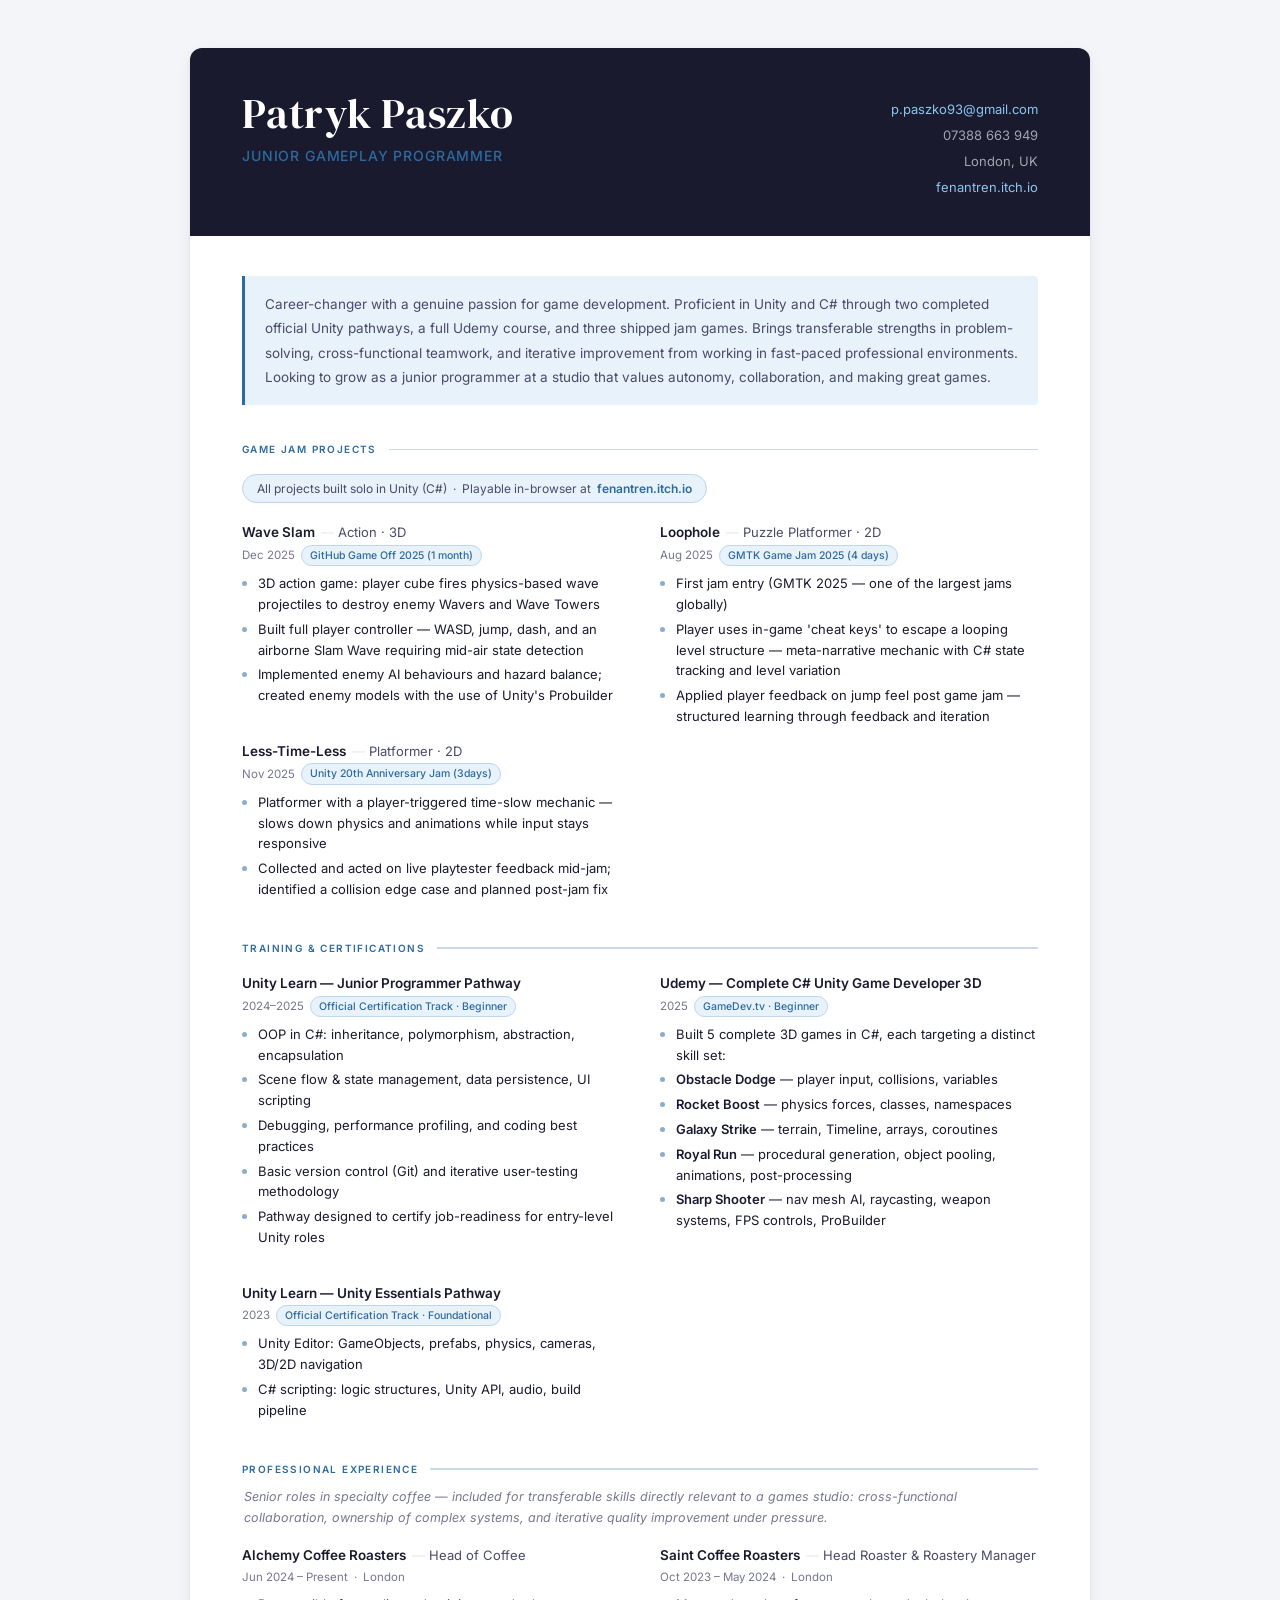
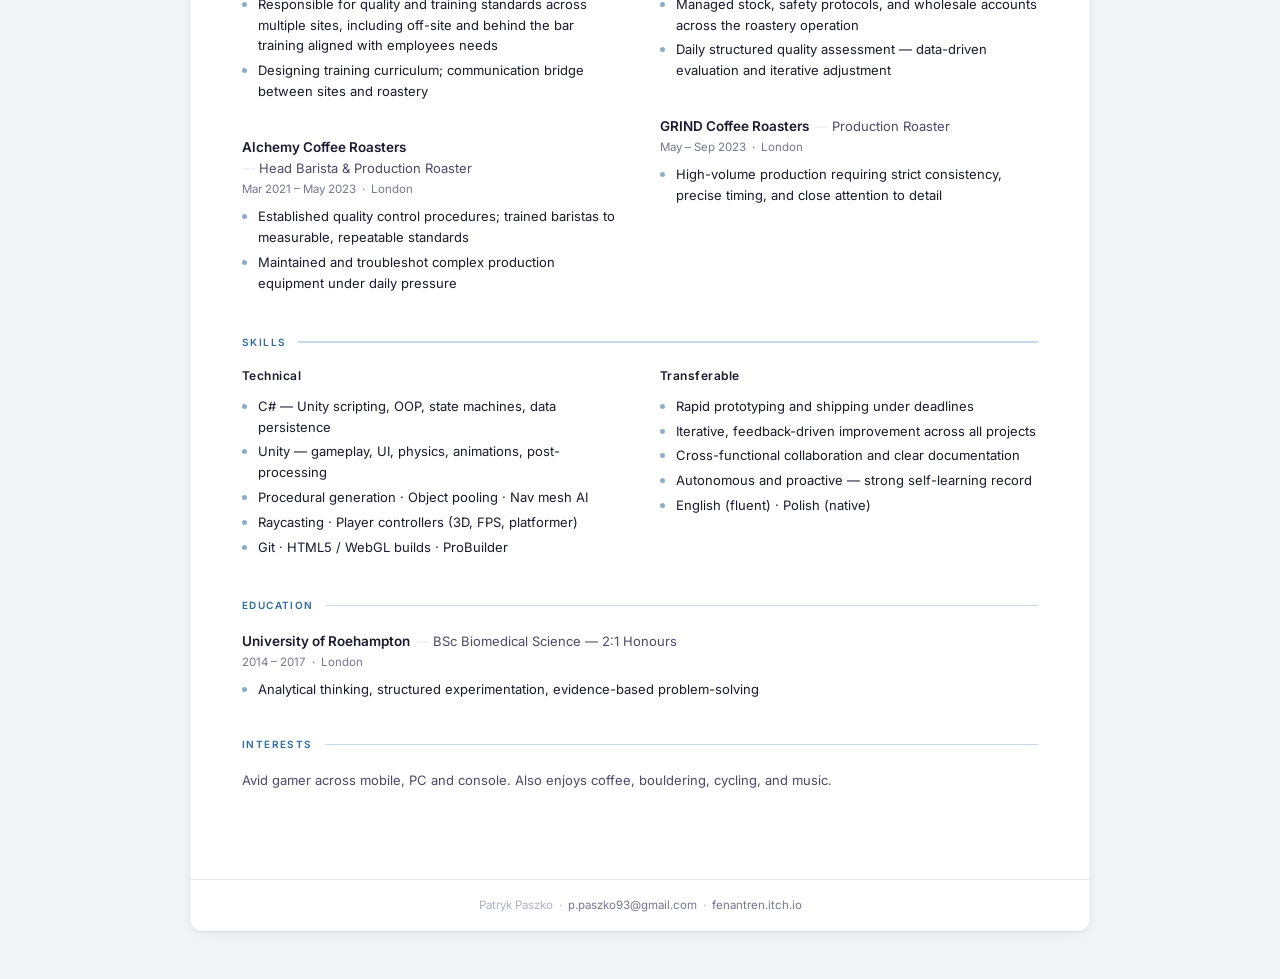
==== commit c3469e49: "Update index.html CV updated" ====
--- a/index.html
+++ b/index.html
@@ -28,7 +28,7 @@
 
     <!-- PROFILE -->
     <p class="profile">
-      Career-changer with a genuine passion for game development. Proficient in Unity and C# through two completed official Unity pathways, a full Udemy course, and three shipped jam games — all playable in-browser. Brings transferable strengths in problem-solving, cross-functional teamwork, and iterative improvement from a decade in fast-paced professional environments. Looking to grow as a junior programmer at a studio that values autonomy, collaboration, and making great games.
+      Career-changer with a genuine passion for game development. Proficient in Unity and C# through two completed official Unity pathways, a full Udemy course, and three shipped jam games. Brings transferable strengths in problem-solving, cross-functional teamwork, and iterative improvement from working in fast-paced professional environments. Looking to grow as a junior programmer at a studio that values autonomy, collaboration, and making great games.
     </p>
 
     <!-- GAME JAM PROJECTS -->
@@ -47,13 +47,13 @@
             </div>
             <div class="entry-meta">
               Dec 2025
-              <span class="tag">GitHub Game Off 2025</span>
-              <span class="tag">Unity 6 · C#</span>
+              <span class="tag">GitHub Game Off 2025 (1 month)</span>
+              
             </div>
             <ul class="bullets">
               <li>3D action game: player cube fires physics-based wave projectiles to destroy enemy Wavers and Wave Towers</li>
               <li>Built full player controller — WASD, jump, dash, and an airborne Slam Wave requiring mid-air state detection</li>
-              <li>Designed enemy AI behaviours and hazard balance; shipped rated HTML5 build (4/5 stars) with a published devlog</li>
+              <li>Implemented enemy AI behaviours and hazard balance; created enemy models with the use of Unity's Probuilder</li>
             </ul>
           </div>
 
@@ -62,14 +62,14 @@
           <div class="entry">
             <div class="entry-top">
               <span class="entry-company">Less-Time-Less</span>
-              <span class="entry-role">Puzzle Platformer · 2D</span>
+              <span class="entry-role">Platformer · 2D</span>
             </div>
             <div class="entry-meta">
               Nov 2025
-              <span class="tag">Unity 20th Anniversary Jam</span>
-            </div>
-            <ul class="bullets">
-              <li>Platformer with a player-triggered time-slow mechanic — slows physics and animations while input stays responsive</li>
+              <span class="tag">Unity 20th Anniversary Jam (3days)</span>
+            </div>
+            <ul class="bullets">
+              <li>Platformer with a player-triggered time-slow mechanic — slows down physics and animations while input stays responsive</li>
               <li>Collected and acted on live playtester feedback mid-jam; identified a collision edge case and planned post-jam fix</li>
             </ul>
           </div>
@@ -84,12 +84,12 @@
             </div>
             <div class="entry-meta">
               Aug 2025
-              <span class="tag">GMTK Game Jam 2025</span>
+              <span class="tag">GMTK Game Jam 2025 (4 days)</span>
             </div>
             <ul class="bullets">
               <li>First jam entry (GMTK 2025 — one of the largest jams globally)</li>
-              <li>Player uses in-game 'cheat keys' to escape a looping level structure — meta-narrative mechanic with C# state tracking and per-loop level variation</li>
-              <li>Applied player feedback on jump feel to next project (coyote time) — structured learning between shipped titles</li>
+              <li>Player uses in-game 'cheat keys' to escape a looping level structure — meta-narrative mechanic with C# state tracking and level variation</li>
+              <li>Applied player feedback on jump feel post game jam — structured learning through feedback and iteration</li>
             </ul>
           </div>
 
@@ -109,13 +109,13 @@
             </div>
             <div class="entry-meta">
               2024–2025
-              <span class="tag">Official · 12 weeks · +3000 XP</span>
-            </div>
-            <ul class="bullets">
-              <li>OOP in C#: inheritance, polymorphism, abstraction, encapsulation, interfaces</li>
+              <span class="tag">Official Certification Track · Beginner</span>
+            </div>
+            <ul class="bullets">
+              <li>OOP in C#: inheritance, polymorphism, abstraction, encapsulation</li>
               <li>Scene flow &amp; state management, data persistence, UI scripting</li>
               <li>Debugging, performance profiling, and coding best practices</li>
-              <li>Version control (Git) and iterative user-testing methodology</li>
+              <li>Basic version control (Git) and iterative user-testing methodology</li>
               <li>Pathway designed to certify job-readiness for entry-level Unity roles</li>
             </ul>
           </div>
@@ -127,8 +127,8 @@
               <span class="entry-company">Unity Learn — Unity Essentials Pathway</span>
             </div>
             <div class="entry-meta">
-              2024
-              <span class="tag">Official · Foundational · 2 weeks</span>
+              2023
+              <span class="tag">Official Certification Track · Foundational</span>
             </div>
             <ul class="bullets">
               <li>Unity Editor: GameObjects, prefabs, physics, cameras, 3D/2D navigation</li>
@@ -144,8 +144,8 @@
               <span class="entry-company">Udemy — Complete C# Unity Game Developer 3D</span>
             </div>
             <div class="entry-meta">
-              2023–2024
-              <span class="tag">GameDev.tv · Unity 6 · 2M+ students</span>
+              2025
+              <span class="tag">GameDev.tv · Beginner</span>
             </div>
             <ul class="bullets">
               <li>Built 5 complete 3D games in C#, each targeting a distinct skill set:</li>
@@ -175,8 +175,8 @@
             </div>
             <div class="entry-meta">Jun 2024 – Present &nbsp;·&nbsp; London</div>
             <ul class="bullets">
-              <li>Quality and training standards across multiple sites — consistent delivery in distributed environments</li>
-              <li>Designs and iterates training curriculum; communication bridge between sites and production</li>
+              <li>Responsible for quality and training standards across multiple sites, including off-site and behind the bar training aligned with employees needs</li>
+              <li>Designing training curriculum; communication bridge between sites and roastery</li>
             </ul>
           </div>
 
@@ -204,7 +204,7 @@
             </div>
             <div class="entry-meta">Oct 2023 – May 2024 &nbsp;·&nbsp; London</div>
             <ul class="bullets">
-              <li>Managed stock, safety protocols, and wholesale accounts across the full roastery operation</li>
+              <li>Managed stock, safety protocols, and wholesale accounts across the roastery operation</li>
               <li>Daily structured quality assessment — data-driven evaluation and iterative adjustment</li>
             </ul>
           </div>
@@ -218,7 +218,7 @@
             </div>
             <div class="entry-meta">May – Sep 2023 &nbsp;·&nbsp; London</div>
             <ul class="bullets">
-              <li>High-output production requiring strict consistency, precise timing, and close attention to detail</li>
+              <li>High-volume production requiring strict consistency, precise timing, and close attention to detail</li>
             </ul>
           </div>
 
@@ -234,7 +234,7 @@
           <h4>Technical</h4>
           <ul class="bullets">
             <li>C# — Unity scripting, OOP, state machines, data persistence</li>
-            <li>Unity 6 — gameplay, UI, physics, animations, post-processing</li>
+            <li>Unity — gameplay, UI, physics, animations, post-processing</li>
             <li>Procedural generation · Object pooling · Nav mesh AI</li>
             <li>Raycasting · Player controllers (3D, FPS, platformer)</li>
             <li>Git · HTML5 / WebGL builds · ProBuilder</li>
@@ -243,10 +243,10 @@
         <div class="skills-col">
           <h4>Transferable</h4>
           <ul class="bullets">
-            <li>Rapid prototyping and shipping under jam deadlines</li>
+            <li>Rapid prototyping and shipping under deadlines</li>
             <li>Iterative, feedback-driven improvement across all projects</li>
             <li>Cross-functional collaboration and clear documentation</li>
-            <li>Autonomous and proactive — strong self-directed learning record</li>
+            <li>Autonomous and proactive — strong self-learning record</li>
             <li>English (fluent) · Polish (native)</li>
           </ul>
         </div>
@@ -272,7 +272,7 @@
     <section class="section">
       <h2 class="section-heading">Interests</h2>
       <p style="font-size: 13px; color: var(--muted); line-height: 1.75;">
-        Avid gamer across mobile, PC and console — particular interest in Free to Play mobile design and meta-game systems. Also enjoys bouldering, cycling, and music.
+        Avid gamer across mobile, PC and console. Also enjoys coffee, bouldering, cycling, and music.
       </p>
     </section>
 
